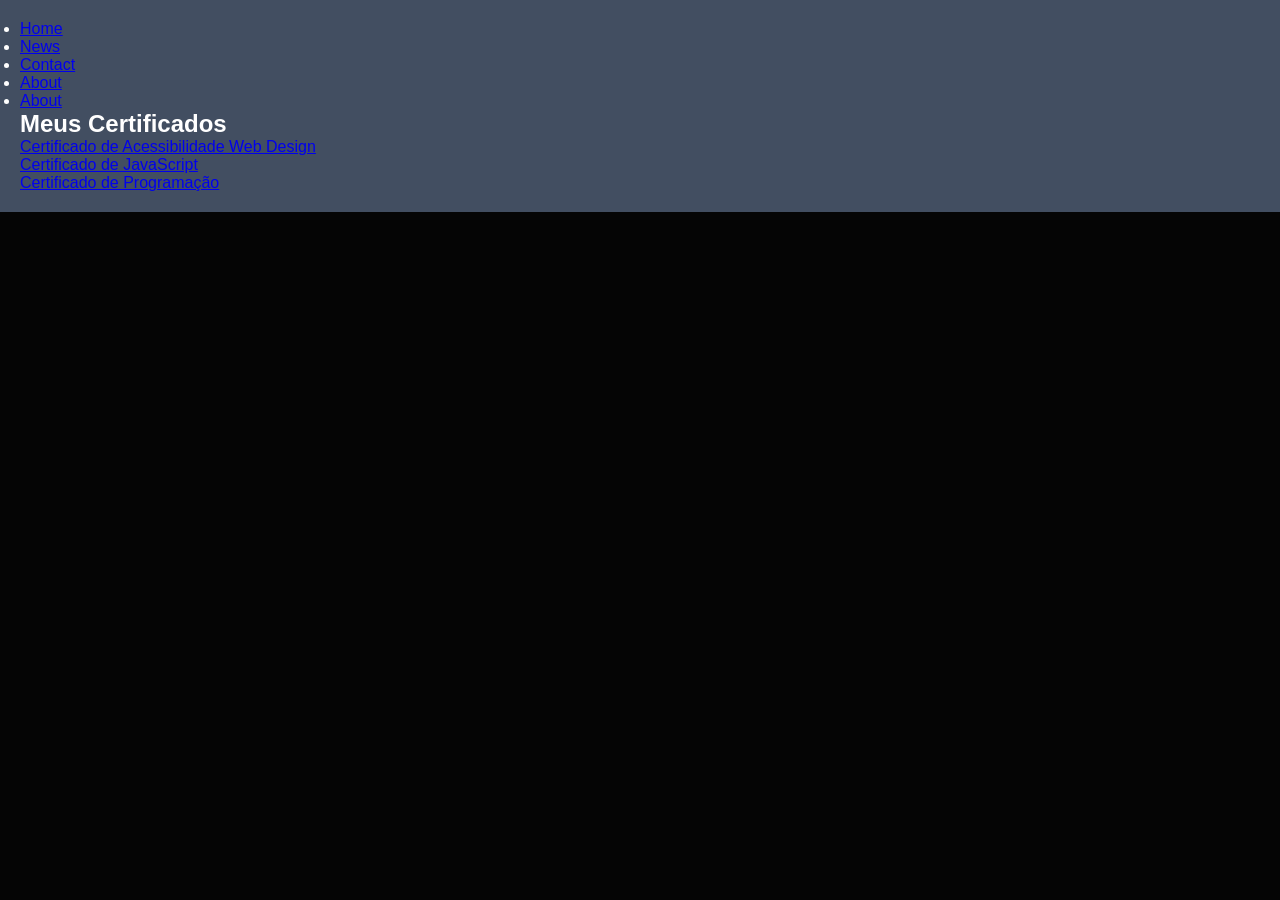
==== certificado.html @ e16a4f33 "98" ====
<!DOCTYPE html>
<html lang="pt-br">
<head>
    <meta charset="UTF-8">
    <meta name="viewport" content="width=device-width, initial-scale=1.0">
    <title>Certificado - Kaio Rodrigo</title>
    <link rel="stylesheet" href="style.css">
</head>
<body>

    <header>
        

      <ul>
  <li><a href="#home">Home</a></li>
  <li><a href="#news">News</a></li>
  <li><a href="#contact">Contact</a></li>
  <li><a href="#about">About</a></li>
  <li><a href="#about">About</a></li>
</ul>
   

   <div class="certificados">
<h2>Meus Certificados</h2>

<p>
<a href="https://cursos.alura.com.br/certificate/kaio-souza-rosa/acessibilidade-web-design-inclusivos" target="_blank">
Certificado de Acessibilidade Web Design
</a>
</p>

<p>
<a href="https://cursos.alura.com.br/certificate/kaio-souza-rosa/javascript-introducao" target="_blank">
Certificado de JavaScript
</a>
</p>

<p>
<a href="https://cursos.alura.com.br/certificate/kaio-souza-rosa/javascript-programando-na-linguagem-web" target="_blank">
Certificado de Programação
</a>
</p>
</div>
</div></main>

</body>
</html>
---- style.css ----
*{
margin: 0;
padding: 0;
box-sizing: border-box;
}
body{
font-family: "Poppins", sans-serif;
}
header{
background-color: #424e61;
color: white;
width: 100%;
padding: 20px;
}
.cabecalho-itens{
max-width: 1980px;
margin: 0 auto;
display: flex;
align-items: center;
justify-content: center;
}
.cabecalho-imagem{
width: 10%;
display: flex;
justify-content: flex-start;
align-items: center;
}
.titulo_site{
padding: 50px;
text-align: center;
width: 50%;
font: 30px;
}
.sociais{
display: flex;
justify-content: flex-end;
width: 25%;
padding-right: 30px;
}
.banner1{
display: flex;
justify-content: center;
}
.estudante_titulo{
padding: 50px;
text-align: center;

}
.estudante-nome{
text-align: center;
}
.estudante-imagem{
width: 120px;
}
.estudante-icone{
width: 38px;
padding: 4px 8px;
}
.estudante{
background-image: background-color(#faae43);
padding: 24px 0;
}

.estudante.div{
text-align: center;
padding: 24px 0;
}
.estudantes_todos{
display: flex;
justify-content: space-around;
}
.escola{
background-image: linear-gradient(#40A2E3,#7FC2EF);
color: white;
display: flex;
justify-content:center;
padding: 24px 0;
text-align:center;
display:block;
}
.escola-titulo{
padding: 50px;
text-align: center;
}
.logo_rodape{
height: 80px;
padding: 12px 0;

}

.link{
color: #ffffff;
text-decoration: none;
}.menu {
    display: flex;
    justify-content: center;
    gap: 25px;
    padding: 15px;
    background-color: #222;
}

.menu a {
    color: white;
    text-decoration: none;
    font-weight: bold;
}

.menu a:hover {
    color: #00aaff;
}.inicio {
    text-align: center;
    padding: 40px 20px;
}

.minha-foto {
    width: 180px;
    height: 180px;
    object-fit: cover;
    border-radius: 50%;
}

.inicio p {
    max-width: 600px;
    margin: 15px auto;
    line-height: 1.6;
}minha-foto {
    width: 150px;
    height: 150px;
    object-fit: cover;
    border-radius: 50%;
    display: block;
    margin: 0 auto 20px;
}.minhas-fotos {
    display: grid !important;
    grid-template-columns: repeat(2, minmax(0, 280px));
    justify-content: center;
    gap: 40px;
    padding: 30px;
}


.minhas-fotos img {
    width: 100%;
    height: 350px;
    object-fit: cover;
    border-radius: 10px;
    display: block;
}
/* TEMA PRETO E AZUL */
body {
    background-color: #050505 !important;
    color: #ffffff !important;
}

/* Títulos */
h1, h2, h3, p {
    color: #ffffff;
}

/* Menu */
.menu {
    background-color: #080808 !important;
    border-bottom: 2px solid #008cff;
}

.menu a {
    color: #ffffff !important;
    text-decoration: none;
}

.menu a:hover {
    color: #008cff !important;
}

/* Início e sobre mim */
.inicio,
.sobre-mim,
.estudante {
    background-color: #080808 !important;
    color: #ffffff !important;
}

/* Nome e destaques */
.titulo_site {
    color: #008cff !important;
    text-align: center;
}

/* Fotos */
.minhas-fotos {
    background-color: #050505 !important;
}

/* Rodapé */
footer,
.escola {
    background-color: #080808 !important;
    color: #ffffff !important;
    border-top: 2px solid #008cff;
}

/* Links */
a:hover {
    color: #008cff;
}
  .titulo_site {
    text-align: center;
    width: 100%;
    margin: 0 auto;
}

.video {
    width: 100%;
    display: flex;
    flex-direction: column;
    align-items: center;
    text-align: center;
    margin: 20px auto;
}

.video video {
    display: block;
    width: 300px;
    max-width: 90%;
    height: auto;

   
    /* CENTRALIZAR A FOTO DO ENDEREÇO */
main .meu-endereco {
    display: flex !important;
    flex-direction: column !important;
    align-items: center !important;
    justify-content: center !important;
    text-align: center !important;
    width: 100% !important;
    margin: 30px 0 !important;
    padding: 0 !important;
    box-sizing: border-box !important;
}

main .meu-endereco img {
    display: block !important;
    width: 120px !important;
    max-width: 80% !important;
    height: auto !important;
    margin: 0 auto 10px !important;
}

main .meu-endereco p,
main .meu-endereco a {
    text-align: center !important;
    margin: 10px auto !important;
}
/* ===== ESTILO DA PÁGINA DE CERTIFICADOS ===== */

* {
margin: 0;
padding: 0;
box-sizing: border-box;
}

body {
background-color: #111111;
color: #ffffff;
font-family: Arial, Helvetica, sans-serif;
min-height: 100vh;
}

/* Cabeçalho */

header {
width: 100%;
padding: 25px 8%;
display: flex;
justify-content: space-between;
align-items: center;
border-bottom: 1px solid #00bfff;
}

header h1 {
color: #00bfff;
font-size: 30px;
font-weight: bold;
}

nav {
display: flex;
gap: 25px;
}

nav a {
color: #ffffff;
text-decoration: none;
font-size: 16px;
transition: 0.3s;
}

nav a:hover {
color: #00bfff;
}

/* Título da página */

.certificados {
width: 85%;
max-width: 1200px;
margin: 60px auto;
}

.certificados h2 {
color: #00bfff;
text-align: center;
font-size: 32px;
margin-bottom: 15px;
}

.certificados p {
color: #cccccc;
text-align: center;
margin-bottom: 35px;
line-height: 1.6;
}

/* Área dos certificados */

.lista-certificados {
display: grid;
grid-template-columns: repeat(auto-fit, minmax(260px, 1fr));
gap: 25px;
}

/* Card de cada certificado */

.certificado {
background-color: #1c1c1c;
border: 1px solid #333333;
border-radius: 12px;
padding: 20px;
text-align: center;
transition: 0.3s ease;
}

.certificado:hover {
transform: translateY(-5px);
border-color: #00bfff;
box-shadow: 0 0 15px rgba(0, 191, 255, 0.15);
}

/* Imagem do certificado */

.certificado img {
width: 100%;
height: 200px;
object-fit: contain;
border-radius: 8px;
margin-bottom: 15px;
}

/* Nome e descrição */

.certificado h3 {
color: #00bfff;
font-size: 20px;
margin-bottom: 10px;
}

.certificado p {
color: #cccccc;
font-size: 14px;
margin-bottom: 15px;
}

/* Botão para visualizar */

.certificado a {
display: inline-block;
background-color: #00bfff;
color: #111111;
text-decoration: none;
font-weight: bold;
padding: 10px 20px;
border-radius: 6px;
transition: 0.3s;
}

.certificado a:hover {
background-color: #ffffff;
}

/* Rodapé */

footer {
text-align: center;
padding: 25px 15px;
color: #cccccc;
font-size: 14px;
border-top: 1px solid #333333;
margin-top: 50px;
}

/* Ajuste para celulares */

@media (max-width: 600px) {
header {
flex-direction: column;
gap: 20px;
padding: 20px;
}

header h1 {
font-size: 25px;
}

nav {
flex-wrap: wrap;
justify-content: center;
gap: 15px;
}

.certificados {
width: 90%;
margin: 35px auto;
}

.certificados h2 {
font-size: 26px;
}
}
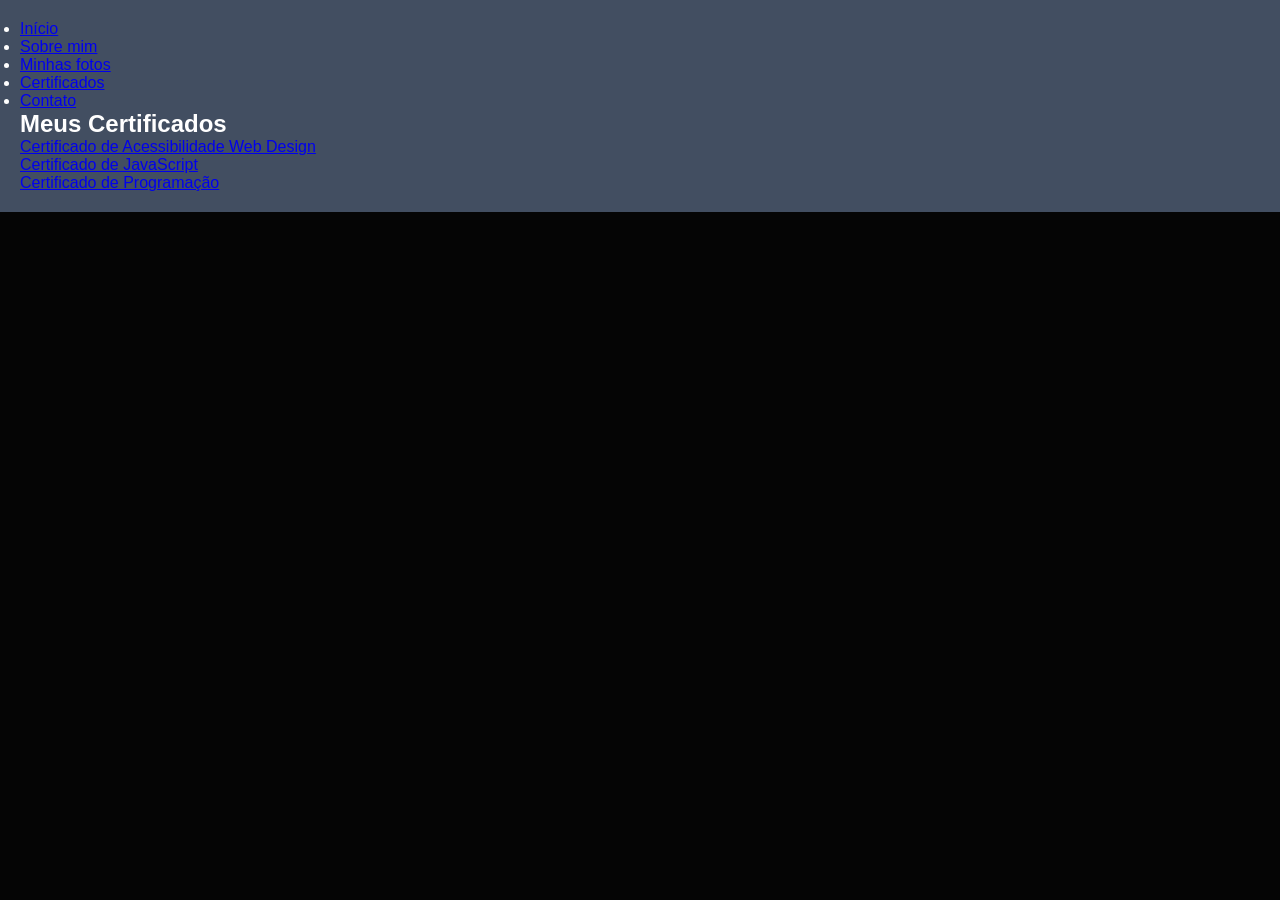
==== commit fed58450: "52" ====
--- a/certificado.html
+++ b/certificado.html
@@ -11,12 +11,12 @@
     <header>
         
 
-      <ul>
-  <li><a href="#home">Home</a></li>
-  <li><a href="#news">News</a></li>
-  <li><a href="#contact">Contact</a></li>
-  <li><a href="#about">About</a></li>
-  <li><a href="#about">About</a></li>
+      <ul class="menu-vertical">
+<li><a href="#home">Início</a></li>
+<li><a href="#sobre">Sobre mim</a></li>
+<li><a href="#fotos">Minhas fotos</a></li>
+<li><a href="#certificados">Certificados</a></li>
+<li><a href="#contato">Contato</a></li>
 </ul>
    
 
--- a/style.css
+++ b/style.css
@@ -87,27 +87,7 @@
 padding: 12px 0;
 
 }
-
-.link{
-color: #ffffff;
-text-decoration: none;
-}.menu {
-    display: flex;
-    justify-content: center;
-    gap: 25px;
-    padding: 15px;
-    background-color: #222;
-}
-
-.menu a {
-    color: white;
-    text-decoration: none;
-    font-weight: bold;
-}
-
-.menu a:hover {
-    color: #00aaff;
-}.inicio {
+.inicio {
     text-align: center;
     padding: 40px 20px;
 }
@@ -157,20 +137,7 @@
     color: #ffffff;
 }
 
-/* Menu */
-.menu {
-    background-color: #080808 !important;
-    border-bottom: 2px solid #008cff;
-}
-
-.menu a {
-    color: #ffffff !important;
-    text-decoration: none;
-}
-
-.menu a:hover {
-    color: #008cff !important;
-}
+
 
 /* Início e sobre mim */
 .inicio,
@@ -425,4 +392,23 @@
 .certificados h2 {
 font-size: 26px;
 }
+}
+menu-vertical {
+list-style-type: none;
+margin: 0;
+padding: 0;
+width: 200px;
+background-color: #f1f1f1;
+}
+
+.menu-vertical li a {
+display: block;
+color: black;
+padding: 8px 16px;
+text-decoration: none;
+}
+
+.menu-vertical li a:hover {
+background-color: #555555;
+color: white;
 }
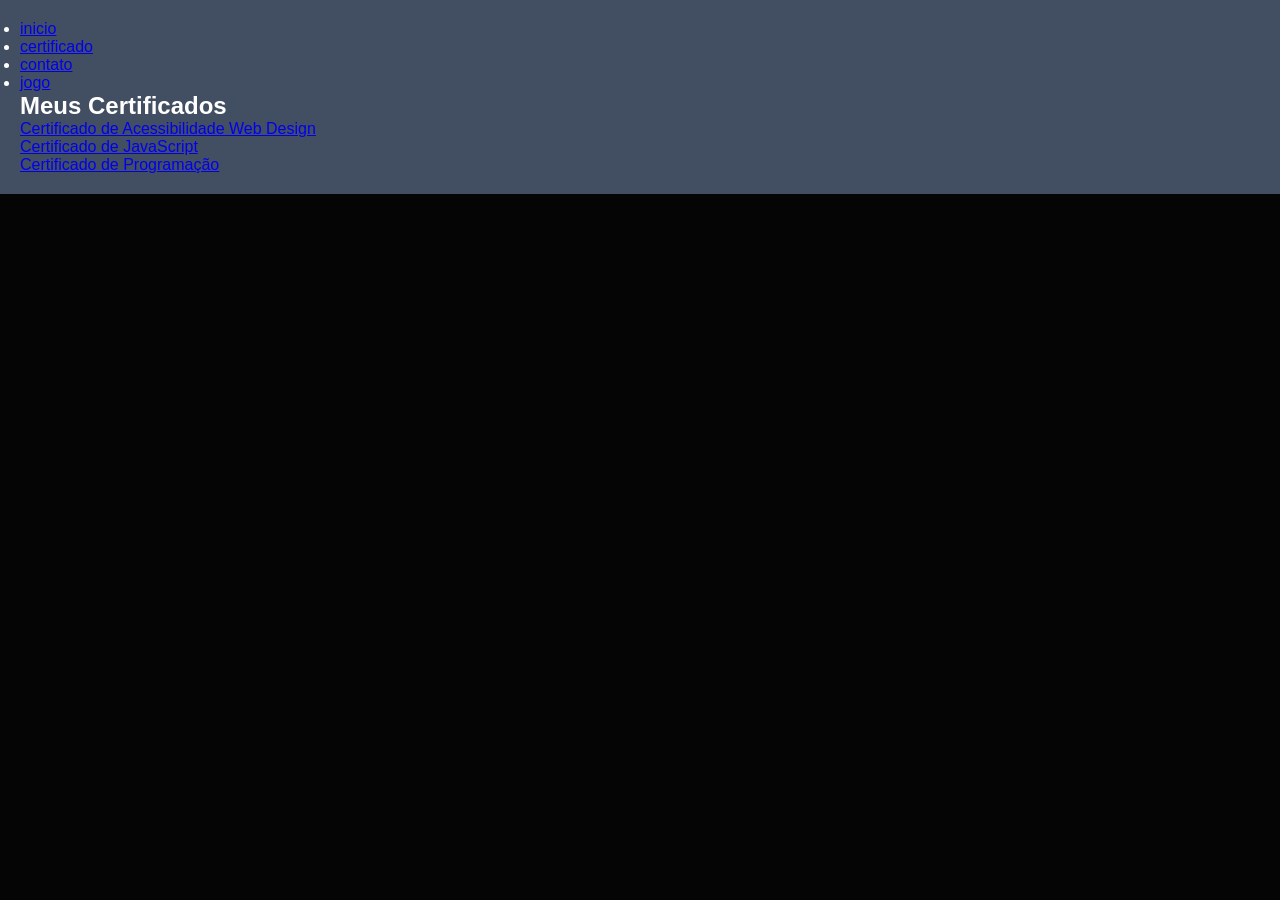
==== commit c9b705e1: "43" ====
--- a/certificado.html
+++ b/certificado.html
@@ -10,14 +10,13 @@
 
     <header>
         
-
-      <ul class="menu-vertical">
-<li><a href="#home">Início</a></li>
-<li><a href="#sobre">Sobre mim</a></li>
-<li><a href="#fotos">Minhas fotos</a></li>
-<li><a href="#certificados">Certificados</a></li>
-<li><a href="#contato">Contato</a></li>
-</ul>
+<ul class="menu-vertical">
+<ul></ul>
+  <li><a href="index.html">inicio</a></li>
+  <li><a href="certificado.html">certificado</a></li>
+  <li><a href="contato.html">contato</a></li>
+  <li><a href="jogo.html">jogo</a></li>
+</ul> 
    
 
    <div class="certificados">
--- a/style.css
+++ b/style.css
@@ -218,13 +218,6 @@
     text-align: center !important;
     margin: 10px auto !important;
 }
-/* ===== ESTILO DA PÁGINA DE CERTIFICADOS ===== */
-
-* {
-margin: 0;
-padding: 0;
-box-sizing: border-box;
-}
 
 body {
 background-color: #111111;
@@ -233,8 +226,6 @@
 min-height: 100vh;
 }
 
-/* Cabeçalho */
-
 header {
 width: 100%;
 padding: 25px 8%;
@@ -266,8 +257,6 @@
 color: #00bfff;
 }
 
-/* Título da página */
-
 .certificados {
 width: 85%;
 max-width: 1200px;
@@ -288,15 +277,11 @@
 line-height: 1.6;
 }
 
-/* Área dos certificados */
-
 .lista-certificados {
 display: grid;
 grid-template-columns: repeat(auto-fit, minmax(260px, 1fr));
 gap: 25px;
 }
-
-/* Card de cada certificado */
 
 .certificado {
 background-color: #1c1c1c;
@@ -312,8 +297,6 @@
 border-color: #00bfff;
 box-shadow: 0 0 15px rgba(0, 191, 255, 0.15);
 }
-
-/* Imagem do certificado */
 
 .certificado img {
 width: 100%;
@@ -323,8 +306,6 @@
 margin-bottom: 15px;
 }
 
-/* Nome e descrição */
-
 .certificado h3 {
 color: #00bfff;
 font-size: 20px;
@@ -336,8 +317,6 @@
 font-size: 14px;
 margin-bottom: 15px;
 }
-
-/* Botão para visualizar */
 
 .certificado a {
 display: inline-block;
@@ -354,8 +333,6 @@
 background-color: #ffffff;
 }
 
-/* Rodapé */
-
 footer {
 text-align: center;
 padding: 25px 15px;
@@ -365,8 +342,6 @@
 margin-top: 50px;
 }
 
-/* Ajuste para celulares */
-
 @media (max-width: 600px) {
 header {
 flex-direction: column;
@@ -392,23 +367,25 @@
 .certificados h2 {
 font-size: 26px;
 }
-}
-menu-vertical {
-list-style-type: none;
-margin: 0;
-padding: 0;
-width: 200px;
-background-color: #f1f1f1;
-}
-
-.menu-vertical li a {
-display: block;
-color: black;
-padding: 8px 16px;
-text-decoration: none;
-}
-
-.menu-vertical li a:hover {
-background-color: #555555;
-color: white;
-}+
+ul {
+  list-style-type: none;
+  margin: 0;
+  padding: 0;
+  width: 200px;
+  background-color: #f1f1f1;
+}
+
+li a {
+  display: block;
+  color: black;
+  padding: 8px 16px;
+  text-decoration: none;
+}
+
+/* Change the link and background color on hover */
+li a:hover {
+  background-color: #555555;
+  color: white;
+}
+</style>
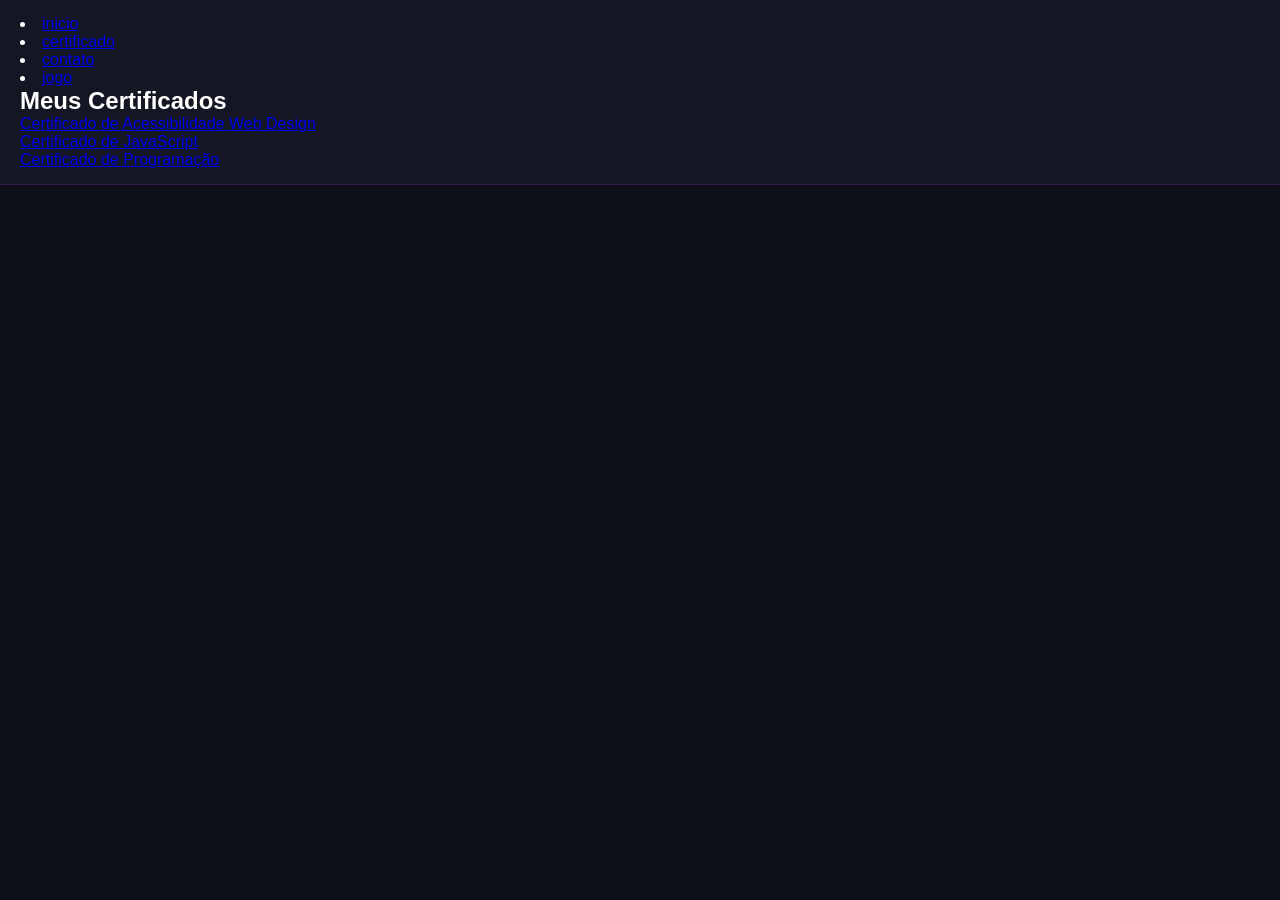
==== commit 85a5e498: "18" ====
--- a/certificado.html
+++ b/certificado.html
@@ -10,7 +10,7 @@
 
     <header>
         
-<ul class="menu-vertical">
+
 <ul></ul>
   <li><a href="index.html">inicio</a></li>
   <li><a href="certificado.html">certificado</a></li>
--- a/style.css
+++ b/style.css
@@ -87,305 +87,221 @@
 padding: 12px 0;
 
 }
-.inicio {
-    text-align: center;
-    padding: 40px 20px;
-}
-
-.minha-foto {
-    width: 180px;
-    height: 180px;
-    object-fit: cover;
-    border-radius: 50%;
-}
-
-.inicio p {
-    max-width: 600px;
-    margin: 15px auto;
-    line-height: 1.6;
-}minha-foto {
-    width: 150px;
-    height: 150px;
-    object-fit: cover;
-    border-radius: 50%;
-    display: block;
-    margin: 0 auto 20px;
-}.minhas-fotos {
-    display: grid !important;
-    grid-template-columns: repeat(2, minmax(0, 280px));
-    justify-content: center;
-    gap: 40px;
-    padding: 30px;
-}
-
-
-.minhas-fotos img {
-    width: 100%;
-    height: 350px;
-    object-fit: cover;
-    border-radius: 10px;
-    display: block;
-}
-/* TEMA PRETO E AZUL */
-body {
-    background-color: #050505 !important;
-    color: #ffffff !important;
-}
-
-/* Títulos */
-h1, h2, h3, p {
-    color: #ffffff;
-}
-
-
-
-/* Início e sobre mim */
-.inicio,
-.sobre-mim,
-.estudante {
-    background-color: #080808 !important;
-    color: #ffffff !important;
-}
-
-/* Nome e destaques */
-.titulo_site {
-    color: #008cff !important;
-    text-align: center;
-}
-
-/* Fotos */
-.minhas-fotos {
-    background-color: #050505 !important;
-}
-
-/* Rodapé */
-footer,
-.escola {
-    background-color: #080808 !important;
-    color: #ffffff !important;
-    border-top: 2px solid #008cff;
-}
-
-/* Links */
-a:hover {
-    color: #008cff;
-}
-  .titulo_site {
-    text-align: center;
-    width: 100%;
-    margin: 0 auto;
-}
-
-.video {
-    width: 100%;
-    display: flex;
-    flex-direction: column;
-    align-items: center;
-    text-align: center;
-    margin: 20px auto;
-}
-
-.video video {
-    display: block;
-    width: 300px;
-    max-width: 90%;
-    height: auto;
-
-   
-    /* CENTRALIZAR A FOTO DO ENDEREÇO */
-main .meu-endereco {
-    display: flex !important;
-    flex-direction: column !important;
-    align-items: center !important;
-    justify-content: center !important;
-    text-align: center !important;
-    width: 100% !important;
-    margin: 30px 0 !important;
-    padding: 0 !important;
-    box-sizing: border-box !important;
-}
-
-main .meu-endereco img {
-    display: block !important;
-    width: 120px !important;
-    max-width: 80% !important;
-    height: auto !important;
-    margin: 0 auto 10px !important;
-}
-
-main .meu-endereco p,
-main .meu-endereco a {
-    text-align: center !important;
-    margin: 10px auto !important;
-}
-
-body {
-background-color: #111111;
-color: #ffffff;
-font-family: Arial, Helvetica, sans-serif;
-min-height: 100vh;
-}
-
-header {
-width: 100%;
-padding: 25px 8%;
-display: flex;
-justify-content: space-between;
-align-items: center;
-border-bottom: 1px solid #00bfff;
-}
-
-header h1 {
-color: #00bfff;
-font-size: 30px;
-font-weight: bold;
-}
-
-nav {
-display: flex;
-gap: 25px;
-}
-
-nav a {
-color: #ffffff;
-text-decoration: none;
-font-size: 16px;
-transition: 0.3s;
-}
-
-nav a:hover {
-color: #00bfff;
-}
-
-.certificados {
-width: 85%;
-max-width: 1200px;
-margin: 60px auto;
-}
-
-.certificados h2 {
-color: #00bfff;
-text-align: center;
-font-size: 32px;
-margin-bottom: 15px;
-}
-
-.certificados p {
-color: #cccccc;
-text-align: center;
-margin-bottom: 35px;
-line-height: 1.6;
-}
-
-.lista-certificados {
-display: grid;
-grid-template-columns: repeat(auto-fit, minmax(260px, 1fr));
-gap: 25px;
-}
-
-.certificado {
-background-color: #1c1c1c;
-border: 1px solid #333333;
-border-radius: 12px;
-padding: 20px;
-text-align: center;
-transition: 0.3s ease;
-}
-
-.certificado:hover {
-transform: translateY(-5px);
-border-color: #00bfff;
-box-shadow: 0 0 15px rgba(0, 191, 255, 0.15);
-}
-
-.certificado img {
-width: 100%;
-height: 200px;
-object-fit: contain;
-border-radius: 8px;
-margin-bottom: 15px;
-}
-
-.certificado h3 {
-color: #00bfff;
-font-size: 20px;
-margin-bottom: 10px;
-}
-
-.certificado p {
-color: #cccccc;
-font-size: 14px;
-margin-bottom: 15px;
-}
-
-.certificado a {
-display: inline-block;
-background-color: #00bfff;
-color: #111111;
-text-decoration: none;
-font-weight: bold;
-padding: 10px 20px;
-border-radius: 6px;
-transition: 0.3s;
-}
-
-.certificado a:hover {
-background-color: #ffffff;
-}
-
-footer {
-text-align: center;
-padding: 25px 15px;
-color: #cccccc;
-font-size: 14px;
-border-top: 1px solid #333333;
-margin-top: 50px;
-}
-
-@media (max-width: 600px) {
-header {
-flex-direction: column;
-gap: 20px;
-padding: 20px;
-}
-
-header h1 {
-font-size: 25px;
-}
-
-nav {
-flex-wrap: wrap;
-justify-content: center;
-gap: 15px;
-}
-
-.certificados {
-width: 90%;
-margin: 35px auto;
-}
-
-.certificados h2 {
-font-size: 26px;
-}
-
+
+/*menu*/
 ul {
   list-style-type: none;
   margin: 0;
   padding: 0;
-  width: 200px;
-  background-color: #f1f1f1;
-}
-
-li a {
+  overflow: hidden;
+  background-color: #333333;
+}
+
+ul li {
+  float: left;
+}
+
+ul li a {
   display: block;
-  color: black;
-  padding: 8px 16px;
+  color: white;
+  text-align: center;
+  padding: 14px 16px;
   text-decoration: none;
 }
 
-/* Change the link and background color on hover */
-li a:hover {
-  background-color: #555555;
-  color: white;
-}
-</style>+ul li a:hover {
+  background-color: #111111;
+}
+
+/*jogo*/
+
+* {
+      box-sizing: border-box;
+    }
+
+    body {
+      background-color: #0F111A;
+      color: #FFFFFF;
+      margin: 0;
+      font-family: 'Poppins', sans-serif;
+      touch-action: manipulation;
+    }
+
+    header {
+      padding: 15px 20px;
+      background: rgba(22, 26, 38, 0.8);
+      border-bottom: 1px solid rgba(123, 44, 191, 0.3);
+      position: relative;
+      z-index: 100;
+    }
+
+    .cabecalho-itens {
+      display: flex;
+      align-items: center;
+      justify-content: space-between;
+      max-width: 800px;
+      margin: 0 auto;
+    }
+
+    .titulo_site {
+      margin: 0;
+      font-size: 2rem;
+      color: #00E5FF;
+      text-align: center;
+    }
+
+    /* ESTILOS DO MENU DROPDOWN */
+    .dropdown {
+      position: relative;
+      display: inline-block;
+    }
+
+    .dropbtn {
+      font-size: 1.5rem;
+      cursor: pointer;
+      color: #FFFFFF;
+      list-style: none;
+      user-select: none;
+    }
+
+    .dropbtn::-webkit-details-marker {
+      display: none;
+    }
+
+    .dropdown-content {
+      position: absolute;
+      right: 0;
+      top: 120%;
+      background-color: #161A26;
+      min-width: 200px;
+      box-shadow: 0px 8px 20px rgba(0, 0, 0, 0.6);
+      border: 1px solid rgba(123, 44, 191, 0.5);
+      border-radius: 10px;
+      padding: 8px 0;
+      z-index: 1000;
+      display: flex;
+      flex-direction: column;
+    }
+
+    .dropdown-content a {
+      color: #FFFFFF;
+      padding: 10px 18px;
+      text-decoration: none;
+      font-size: 1.1rem;
+      transition: background 0.2s, color 0.2s;
+    }
+
+    .dropdown-content a:hover {
+      background-color: rgba(123, 44, 191, 0.4);
+      color: #00E5FF;
+    }
+
+    /* ESTRUTURA DO JOGO */
+    .secao-jogo-central {
+      min-height: 80vh;
+      display: flex;
+      align-items: center;
+      justify-content: center;
+      padding: 20px 15px;
+    }
+
+    .cartao-jogo {
+      background: rgba(22, 26, 38, 0.95);
+      border: 1px solid rgba(123, 44, 191, 0.5);
+      border-radius: 20px;
+      padding: 25px 20px;
+      max-width: 400px;
+      width: 100%;
+      text-align: center;
+      box-shadow: 0 0 25px rgba(123, 44, 191, 0.25);
+      display: flex;
+      flex-direction: column;
+      align-items: center;
+    }
+
+    .placar {
+      display: flex;
+      justify-content: space-around;
+      width: 100%;
+      margin-bottom: 15px;
+      font-size: 1rem;
+      font-weight: 600;
+      background: rgba(30, 35, 52, 0.8);
+      padding: 10px;
+      border-radius: 12px;
+      border: 1px solid rgba(0, 229, 255, 0.3);
+    }
+
+    .placar span {
+      color: #00E5FF;
+    }
+
+    #canvasTetris {
+      display: block;
+      background-color: #08090E;
+      border: 3px solid #7B2CBF;
+      border-radius: 10px;
+      box-shadow: 0 0 20px rgba(123, 44, 191, 0.4);
+      max-width: 100%;
+      height: auto;
+    }
+
+    .btn-reiniciar {
+      margin-top: 15px;
+      padding: 10px 24px;
+      font-size: 1rem;
+      font-weight: 600;
+      color: #FFFFFF;
+      background: linear-gradient(135deg, #7B2CBF, #9D4EDD);
+      border: none;
+      border-radius: 10px;
+      cursor: pointer;
+      transition: all 0.3s ease;
+      box-shadow: 0 4px 15px rgba(123, 44, 191, 0.4);
+    }
+
+    .btn-reiniciar:hover {
+      background: linear-gradient(135deg, #00E5FF, #7B2CBF);
+      transform: translateY(-2px);
+    }
+
+    .controles-mobile {
+      display: grid;
+      grid-template-columns: repeat(4, 50px);
+      grid-template-rows: repeat(2, 45px);
+      gap: 8px;
+      margin-top: 15px;
+      justify-content: center;
+    }
+
+    .btn-control {
+      background: rgba(30, 35, 52, 0.9);
+      border: 1px solid #00E5FF;
+      color: #00E5FF;
+      font-size: 1.1rem;
+      border-radius: 8px;
+      cursor: pointer;
+      display: flex;
+      align-items: center;
+      justify-content: center;
+      user-select: none;
+      -webkit-user-select: none;
+    }
+
+    .btn-control:active {
+      background: #00E5FF;
+      color: #0F111A;
+    }
+
+    .btn-left { grid-column: 1; grid-row: 2; }
+    .btn-down { grid-column: 2; grid-row: 2; }
+    .btn-right { grid-column: 3; grid-row: 2; }
+    .btn-rotate { grid-column: 2 / span 2; grid-row: 1; width: 100%; }
+    .btn-drop { grid-column: 4; grid-row: 2; }
+
+    footer {
+      text-align: center;
+      padding: 20px;
+      font-size: 0.9rem;
+      color: #888888;
+    }
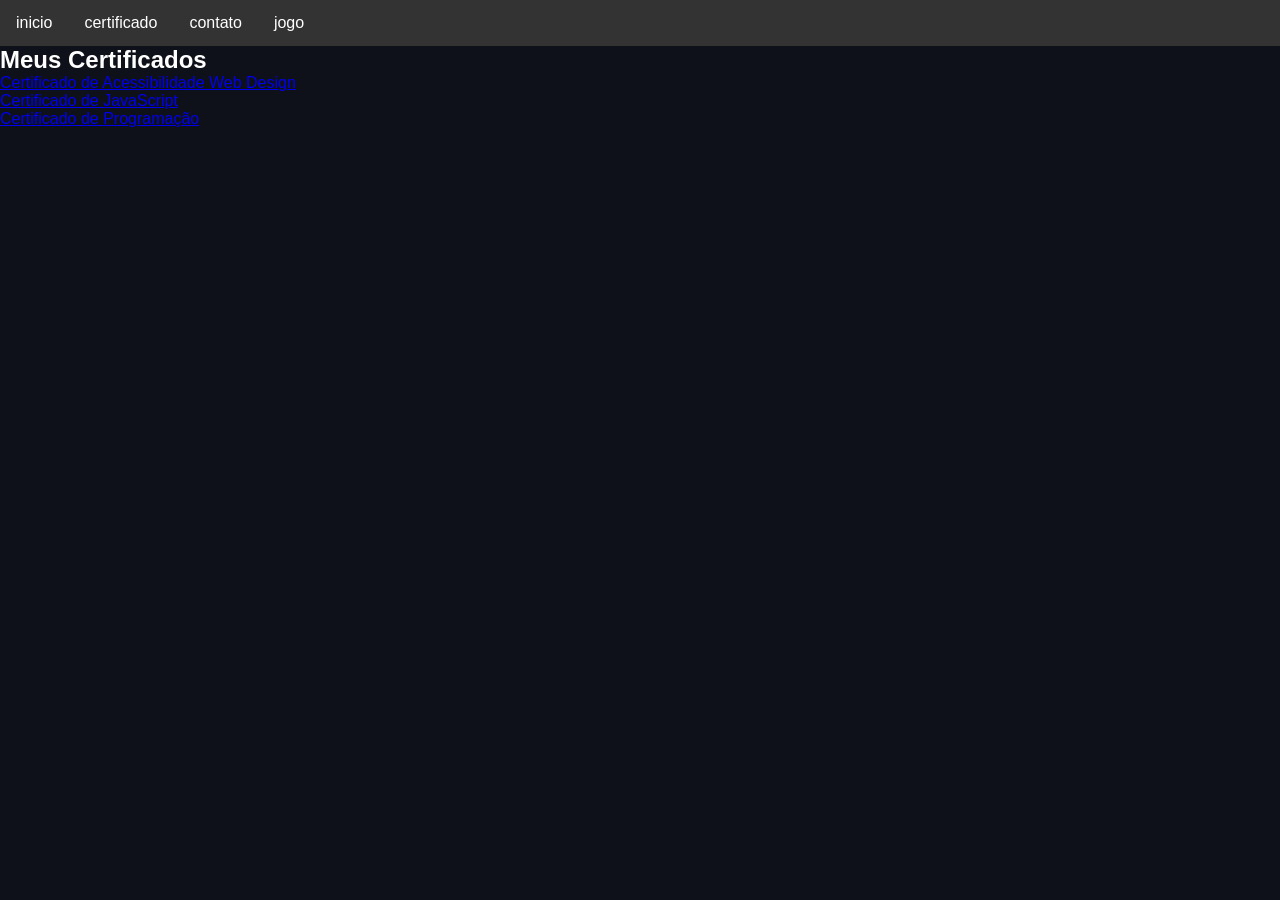
==== commit 55641114: "47" ====
--- a/certificado.html
+++ b/certificado.html
@@ -1,17 +1,14 @@
 <!DOCTYPE html>
 <html lang="pt-br">
 <head>
-    <meta charset="UTF-8">
-    <meta name="viewport" content="width=device-width, initial-scale=1.0">
-    <title>Certificado - Kaio Rodrigo</title>
-    <link rel="stylesheet" href="style.css">
+<meta charset="UTF-8">
+<meta name="viewport" content="width=device-width, initial-scale=1.0">
+<title>Meu site pessoal</title>
+<link rel="stylesheet" href="style.css">
 </head>
-<body>
 
-    <header>
-        
 
-<ul></ul>
+<ul>
   <li><a href="index.html">inicio</a></li>
   <li><a href="certificado.html">certificado</a></li>
   <li><a href="contato.html">contato</a></li>
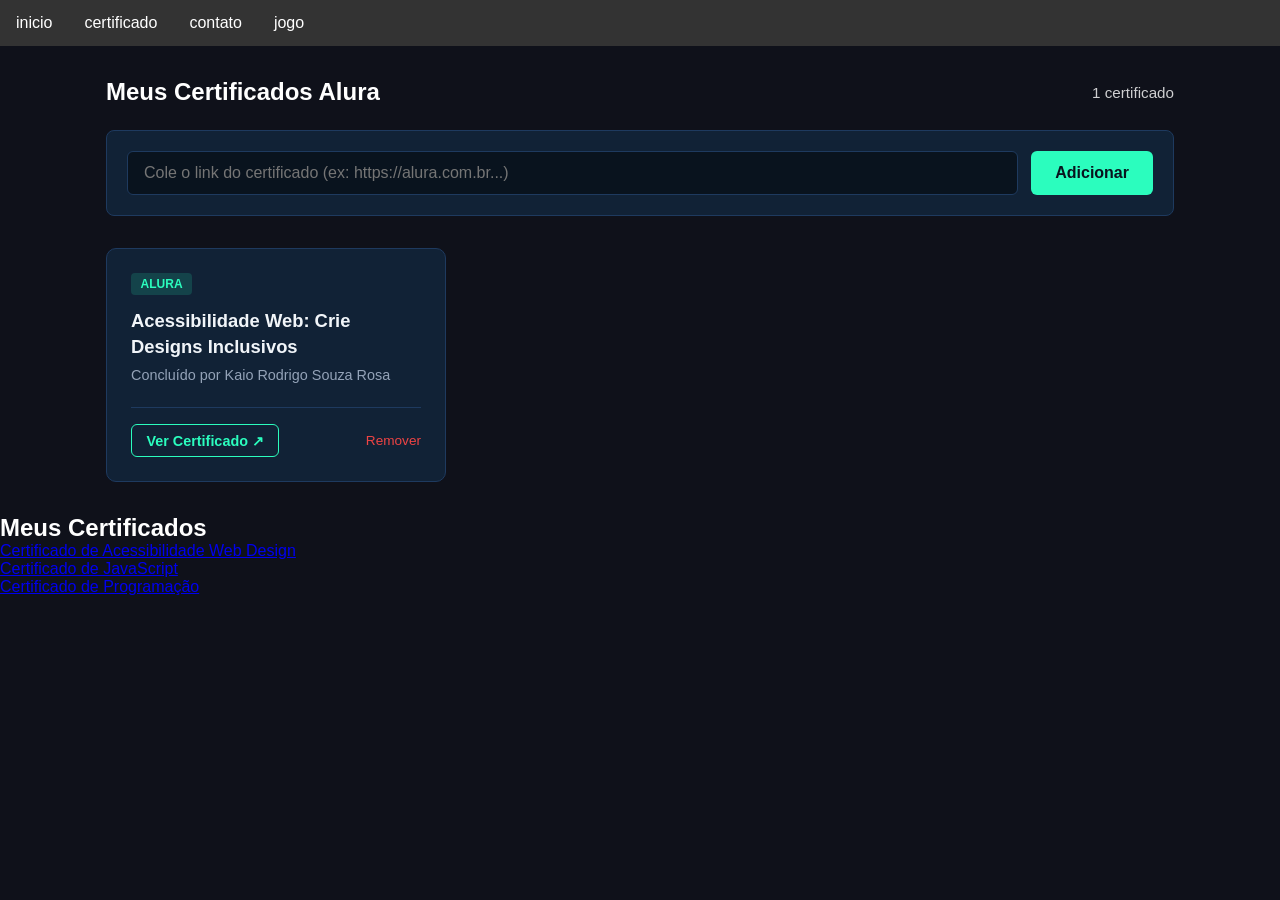
==== commit 3861af48: "48" ====
--- a/certificado.html
+++ b/certificado.html
@@ -15,6 +15,36 @@
   <li><a href="jogo.html">jogo</a></li>
 </ul> 
    
+
+<section class="alura-cert-wrapper">
+    <div class="alura-cert-header-bar">
+        <h2 class="alura-cert-heading">Meus Certificados Alura</h2>
+        <span class="alura-cert-counter" id="alura-cert-count">0 certificados</span>
+    </div>
+
+    <div class="alura-cert-form-box">
+        <form id="alura-cert-form" class="alura-cert-input-group">
+            <input 
+                type="url" 
+                id="alura-cert-url" 
+                class="alura-cert-input"
+                placeholder="Cole o link do certificado (ex: https://alura.com.br...)" 
+                required
+            >
+            <button type="submit" class="alura-cert-btn-add">Adicionar</button>
+        </form>
+    </div>
+
+    <div class="alura-cert-grid" id="alura-cert-list">
+        <!-- Os certificados serão inseridos aqui pelo JS -->
+    </div>
+</section>
+
+
+
+
+
+
 
    <div class="certificados">
 <h2>Meus Certificados</h2>
@@ -40,4 +70,7 @@
 </div></main>
 
 </body>
-</html>+</html>
+
+  <!-- Carregamento do script.js externo -->
+  <script src="certificado.js" defer></script>
--- a/style.css
+++ b/style.css
@@ -304,4 +304,166 @@
       padding: 20px;
       font-size: 0.9rem;
       color: #888888;
-    }+    }
+
+    /* === SEÇÃO DE CERTIFICADOS ALURA (ISOLADA) === */
+.alura-cert-wrapper {
+    width: 100%;
+    max-width: 1100px;
+    margin: 2rem auto;
+    padding: 0 1rem;
+    box-sizing: border-box;
+}
+
+.alura-cert-wrapper * {
+    box-sizing: border-box;
+}
+
+.alura-cert-header-bar {
+    display: flex;
+    justify-content: space-between;
+    align-items: center;
+    margin-bottom: 1.5rem;
+    flex-wrap: wrap;
+    gap: 0.5rem;
+}
+
+.alura-cert-heading {
+    font-size: 1.5rem;
+    margin: 0;
+}
+
+.alura-cert-counter {
+    font-size: 0.95rem;
+    opacity: 0.8;
+}
+
+.alura-cert-form-box {
+    background-color: #112236;
+    padding: 1.25rem;
+    border-radius: 8px;
+    border: 1px solid #1e3a5f;
+    margin-bottom: 2rem;
+}
+
+.alura-cert-input-group {
+    display: flex;
+    gap: 0.8rem;
+    flex-wrap: wrap;
+}
+
+.alura-cert-input {
+    flex: 1;
+    min-width: 240px;
+    padding: 0.75rem 1rem;
+    border-radius: 6px;
+    border: 1px solid #1e3a5f;
+    background-color: #09131e;
+    color: #f1f5f9;
+    font-size: 1rem;
+}
+
+.alura-cert-input:focus {
+    outline: none;
+    border-color: #2bfdbe;
+}
+
+.alura-cert-btn-add {
+    background-color: #2bfdbe;
+    color: #09131e;
+    font-weight: bold;
+    border: none;
+    padding: 0.75rem 1.5rem;
+    border-radius: 6px;
+    cursor: pointer;
+    font-size: 1rem;
+    transition: opacity 0.2s;
+}
+
+.alura-cert-btn-add:hover {
+    opacity: 0.9;
+}
+
+.alura-cert-grid {
+    display: grid;
+    grid-template-columns: repeat(auto-fill, minmax(290px, 1fr));
+    gap: 1.5rem;
+}
+
+.alura-cert-card {
+    background-color: #112236;
+    color: #f1f5f9;
+    border: 1px solid #1e3a5f;
+    border-radius: 10px;
+    padding: 1.5rem;
+    display: flex;
+    flex-direction: column;
+    justify-content: space-between;
+    transition: transform 0.2s, border-color 0.2s;
+}
+
+.alura-cert-card:hover {
+    transform: translateY(-4px);
+    border-color: #2bfdbe;
+}
+
+.alura-cert-badge {
+    display: inline-block;
+    background-color: rgba(43, 253, 190, 0.15);
+    color: #2bfdbe;
+    font-size: 0.75rem;
+    font-weight: bold;
+    padding: 0.25rem 0.6rem;
+    border-radius: 4px;
+    margin-bottom: 0.8rem;
+    width: fit-content;
+}
+
+.alura-cert-title {
+    font-size: 1.15rem;
+    margin: 0 0 0.5rem 0;
+    line-height: 1.4;
+}
+
+.alura-cert-student {
+    font-size: 0.9rem;
+    color: #94a3b8;
+    margin: 0 0 1.5rem 0;
+}
+
+.alura-cert-actions {
+    display: flex;
+    justify-content: space-between;
+    align-items: center;
+    border-top: 1px solid #1e3a5f;
+    padding-top: 1rem;
+}
+
+.alura-cert-btn-view {
+    text-decoration: none;
+    color: #2bfdbe;
+    border: 1px solid #2bfdbe;
+    padding: 0.45rem 0.9rem;
+    border-radius: 6px;
+    font-size: 0.9rem;
+    font-weight: 600;
+    transition: all 0.2s;
+}
+
+.alura-cert-btn-view:hover {
+    background-color: #2bfdbe;
+    color: #09131e;
+}
+
+.alura-cert-btn-remove {
+    background: none;
+    border: none;
+    color: #ef4444;
+    cursor: pointer;
+    font-size: 0.85rem;
+    padding: 0;
+}
+
+.alura-cert-btn-remove:hover {
+    text-decoration: underline;
+}
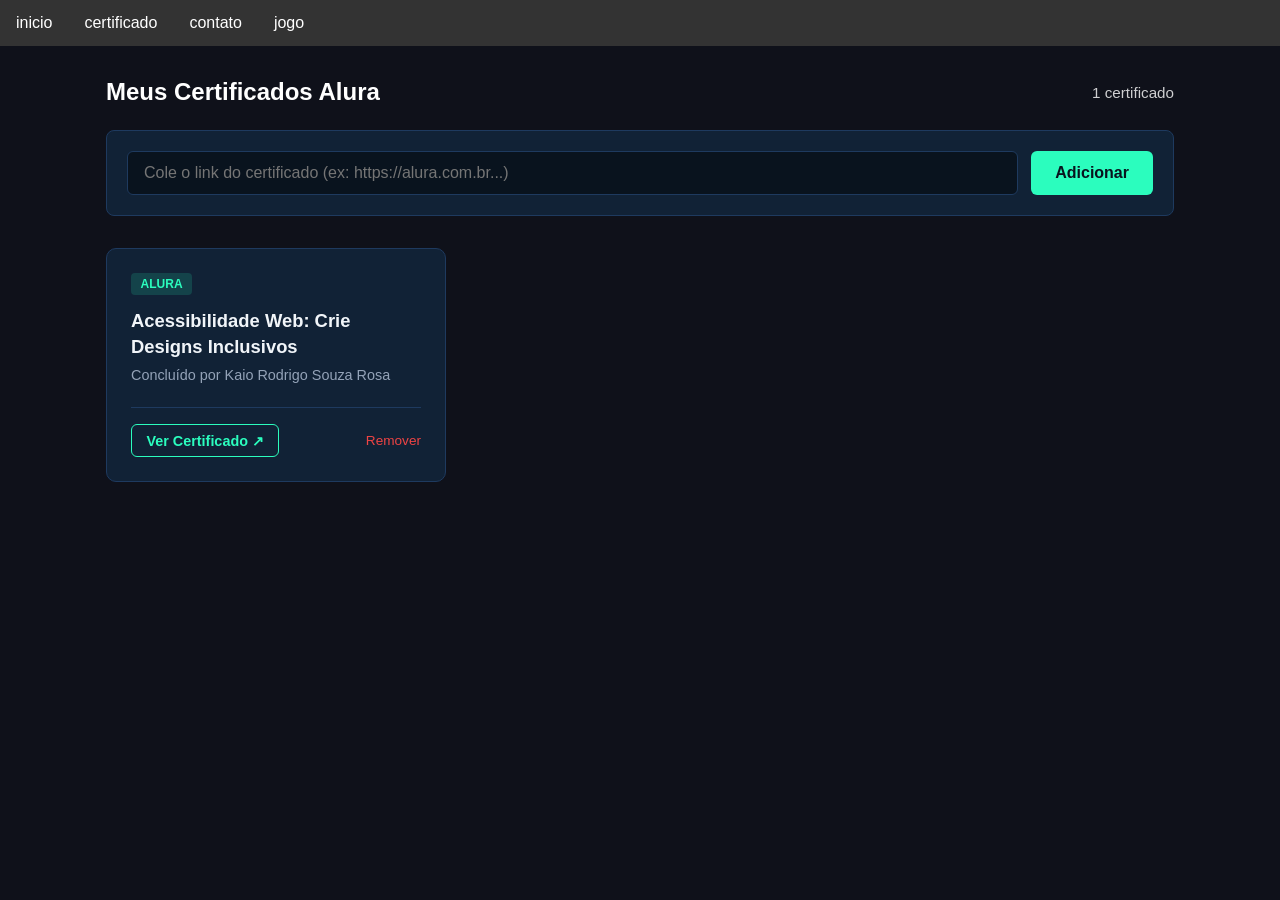
==== commit f58288cf: "76" ====
--- a/certificado.html
+++ b/certificado.html
@@ -44,33 +44,5 @@
 
 
 
-
-
-   <div class="certificados">
-<h2>Meus Certificados</h2>
-
-<p>
-<a href="https://cursos.alura.com.br/certificate/kaio-souza-rosa/acessibilidade-web-design-inclusivos" target="_blank">
-Certificado de Acessibilidade Web Design
-</a>
-</p>
-
-<p>
-<a href="https://cursos.alura.com.br/certificate/kaio-souza-rosa/javascript-introducao" target="_blank">
-Certificado de JavaScript
-</a>
-</p>
-
-<p>
-<a href="https://cursos.alura.com.br/certificate/kaio-souza-rosa/javascript-programando-na-linguagem-web" target="_blank">
-Certificado de Programação
-</a>
-</p>
-</div>
-</div></main>
-
-</body>
-</html>
-
   <!-- Carregamento do script.js externo -->
   <script src="certificado.js" defer></script>
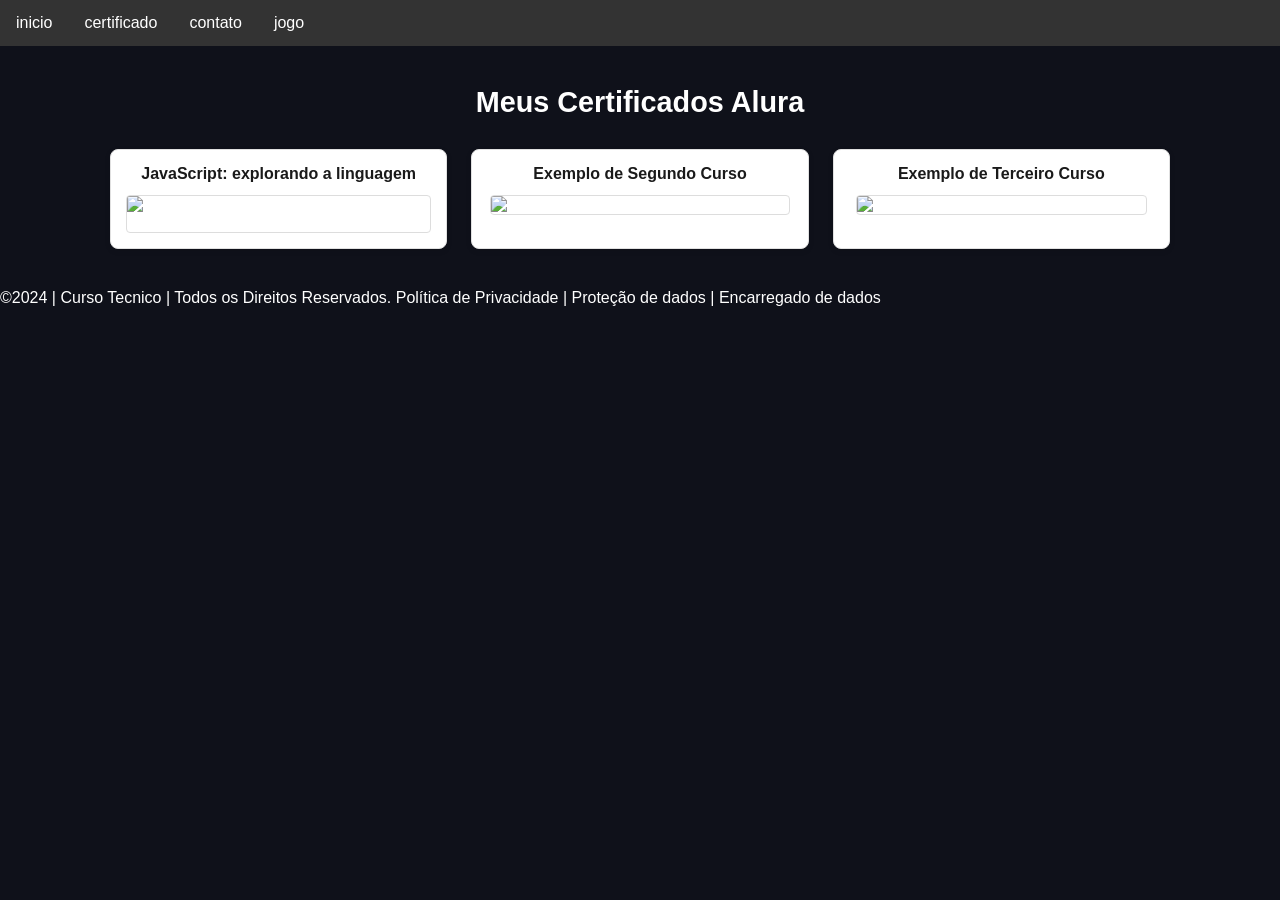
==== commit 4a7877b1: "22" ====
--- a/certificado.html
+++ b/certificado.html
@@ -16,33 +16,21 @@
 </ul> 
    
 
-<section class="alura-cert-wrapper">
-    <div class="alura-cert-header-bar">
-        <h2 class="alura-cert-heading">Meus Certificados Alura</h2>
-        <span class="alura-cert-counter" id="alura-cert-count">0 certificados</span>
-    </div>
-
-    <div class="alura-cert-form-box">
-        <form id="alura-cert-form" class="alura-cert-input-group">
-            <input 
-                type="url" 
-                id="alura-cert-url" 
-                class="alura-cert-input"
-                placeholder="Cole o link do certificado (ex: https://alura.com.br...)" 
-                required
-            >
-            <button type="submit" class="alura-cert-btn-add">Adicionar</button>
-        </form>
-    </div>
-
-    <div class="alura-cert-grid" id="alura-cert-list">
-        <!-- Os certificados serão inseridos aqui pelo JS -->
-    </div>
-</section>
+<main class="secao-certificados">
+    <h2>Meus Certificados Alura</h2>
+    
+    <!-- O JavaScript vai preencher esta área automaticamente -->
+    <div id="grid-certificados" class="certificados-container"></div>
+</main>
 
 
 
-
+<p>©2024 | Curso Tecnico | Todos os Direitos Reservados.
+Política de Privacidade | Proteção de dados | Encarregado de dados</p>
+<p> </p>
+</footer>
+</body>
+</html>
 
   <!-- Carregamento do script.js externo -->
   <script src="certificado.js" defer></script>
--- a/style.css
+++ b/style.css
@@ -307,163 +307,75 @@
     }
 
     /* === SEÇÃO DE CERTIFICADOS ALURA (ISOLADA) === */
-.alura-cert-wrapper {
-    width: 100%;
+.secao-certificados {
     max-width: 1100px;
-    margin: 2rem auto;
-    padding: 0 1rem;
-    box-sizing: border-box;
-}
-
-.alura-cert-wrapper * {
-    box-sizing: border-box;
-}
-
-.alura-cert-header-bar {
-    display: flex;
-    justify-content: space-between;
-    align-items: center;
-    margin-bottom: 1.5rem;
-    flex-wrap: wrap;
-    gap: 0.5rem;
-}
-
-.alura-cert-heading {
-    font-size: 1.5rem;
-    margin: 0;
-}
-
-.alura-cert-counter {
-    font-size: 0.95rem;
-    opacity: 0.8;
-}
-
-.alura-cert-form-box {
-    background-color: #112236;
-    padding: 1.25rem;
+    margin: 40px auto;
+    padding: 0 20px;
+    text-align: center;
+}
+
+.secao-certificados h2 {
+    margin-bottom: 30px;
+    font-size: 1.8rem;
+}
+
+/* Cria a grade de 3 colunas no computador */
+.certificados-container {
+    display: grid;
+    grid-template-columns: repeat(3, 1fr); /* 3 colunas iguais */
+    gap: 24px; /* Espaço entre os certificados */
+}
+
+/* Estilo de cada card de certificado */
+.certificado-card {
+    background-color: #ffffff;
+    border: 1px solid #e0e0e0;
     border-radius: 8px;
-    border: 1px solid #1e3a5f;
-    margin-bottom: 2rem;
-}
-
-.alura-cert-input-group {
-    display: flex;
-    gap: 0.8rem;
-    flex-wrap: wrap;
-}
-
-.alura-cert-input {
-    flex: 1;
-    min-width: 240px;
-    padding: 0.75rem 1rem;
-    border-radius: 6px;
-    border: 1px solid #1e3a5f;
-    background-color: #09131e;
-    color: #f1f5f9;
-    font-size: 1rem;
-}
-
-.alura-cert-input:focus {
-    outline: none;
-    border-color: #2bfdbe;
-}
-
-.alura-cert-btn-add {
-    background-color: #2bfdbe;
-    color: #09131e;
-    font-weight: bold;
-    border: none;
-    padding: 0.75rem 1.5rem;
-    border-radius: 6px;
-    cursor: pointer;
-    font-size: 1rem;
-    transition: opacity 0.2s;
-}
-
-.alura-cert-btn-add:hover {
-    opacity: 0.9;
-}
-
-.alura-cert-grid {
-    display: grid;
-    grid-template-columns: repeat(auto-fill, minmax(290px, 1fr));
-    gap: 1.5rem;
-}
-
-.alura-cert-card {
-    background-color: #112236;
-    color: #f1f5f9;
-    border: 1px solid #1e3a5f;
-    border-radius: 10px;
-    padding: 1.5rem;
+    padding: 15px;
+    box-shadow: 0 2px 6px rgba(0, 0, 0, 0.08);
+    transition: transform 0.2s ease, box-shadow 0.2s ease;
     display: flex;
     flex-direction: column;
     justify-content: space-between;
-    transition: transform 0.2s, border-color 0.2s;
-}
-
-.alura-cert-card:hover {
+}
+
+.certificado-card:hover {
     transform: translateY(-4px);
-    border-color: #2bfdbe;
-}
-
-.alura-cert-badge {
-    display: inline-block;
-    background-color: rgba(43, 253, 190, 0.15);
-    color: #2bfdbe;
-    font-size: 0.75rem;
+    box-shadow: 0 6px 14px rgba(0, 0, 0, 0.12);
+}
+
+/* Nome do curso em cima */
+.certificado-titulo {
+    font-size: 1rem;
     font-weight: bold;
-    padding: 0.25rem 0.6rem;
+    color: #1a1a1a;
+    margin: 0 0 12px 0;
+}
+
+/* Miniatura do certificado embaixo */
+.certificado-miniatura {
+    width: 100%;
+    height: 160px; /* Tamanho pequeno conforme solicitado */
+    object-fit: cover; /* Ajusta a imagem sem distorcer */
     border-radius: 4px;
-    margin-bottom: 0.8rem;
-    width: fit-content;
-}
-
-.alura-cert-title {
-    font-size: 1.15rem;
-    margin: 0 0 0.5rem 0;
-    line-height: 1.4;
-}
-
-.alura-cert-student {
-    font-size: 0.9rem;
-    color: #94a3b8;
-    margin: 0 0 1.5rem 0;
-}
-
-.alura-cert-actions {
-    display: flex;
-    justify-content: space-between;
-    align-items: center;
-    border-top: 1px solid #1e3a5f;
-    padding-top: 1rem;
-}
-
-.alura-cert-btn-view {
+    border: 1px solid #ddd;
+}
+
+.certificado-link {
     text-decoration: none;
-    color: #2bfdbe;
-    border: 1px solid #2bfdbe;
-    padding: 0.45rem 0.9rem;
-    border-radius: 6px;
-    font-size: 0.9rem;
-    font-weight: 600;
-    transition: all 0.2s;
-}
-
-.alura-cert-btn-view:hover {
-    background-color: #2bfdbe;
-    color: #09131e;
-}
-
-.alura-cert-btn-remove {
-    background: none;
-    border: none;
-    color: #ef4444;
-    cursor: pointer;
-    font-size: 0.85rem;
-    padding: 0;
-}
-
-.alura-cert-btn-remove:hover {
-    text-decoration: underline;
-}
+    color: inherit;
+    display: block;
+}
+
+/* Responsividade: 2 colunas em tablets e 1 no celular */
+@media (max-width: 850px) {
+    .certificados-container {
+        grid-template-columns: repeat(2, 1fr);
+    }
+}
+
+@media (max-width: 550px) {
+    .certificados-container {
+        grid-template-columns: 1fr;
+    }
+}
